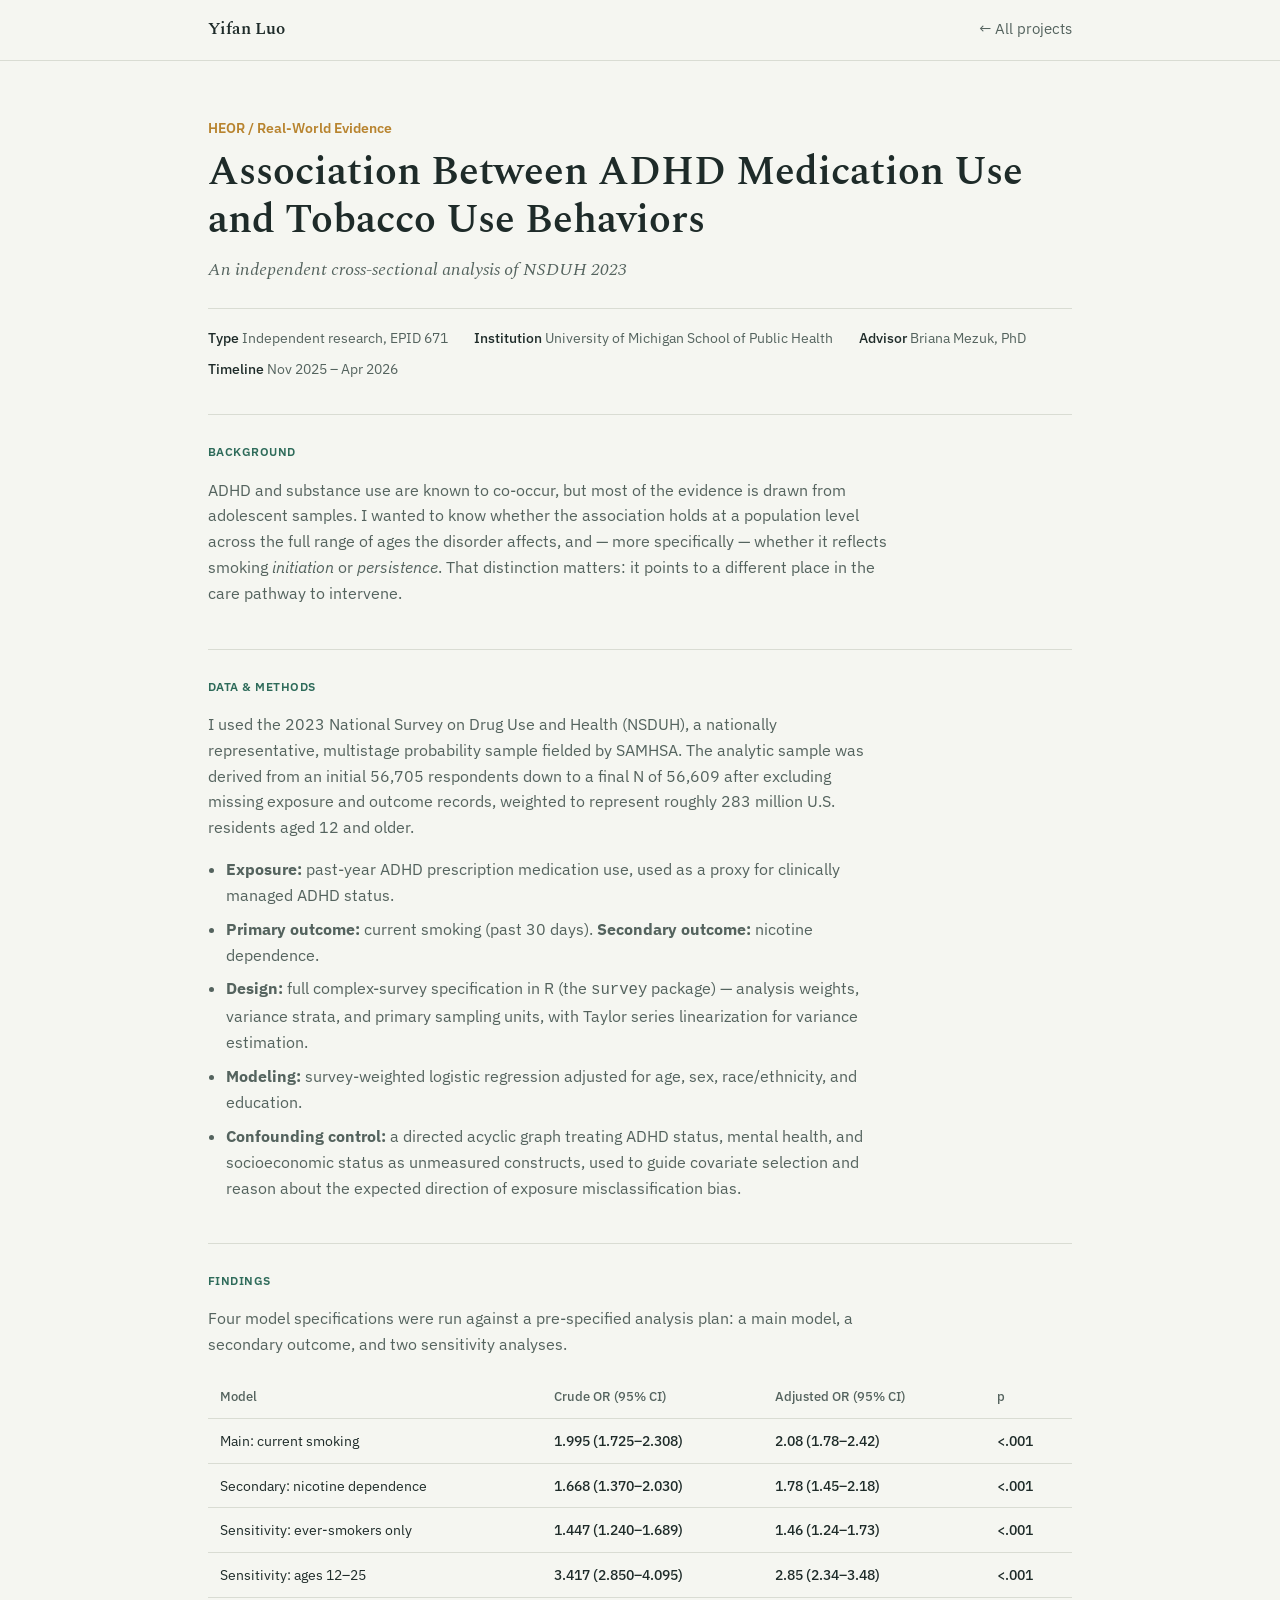
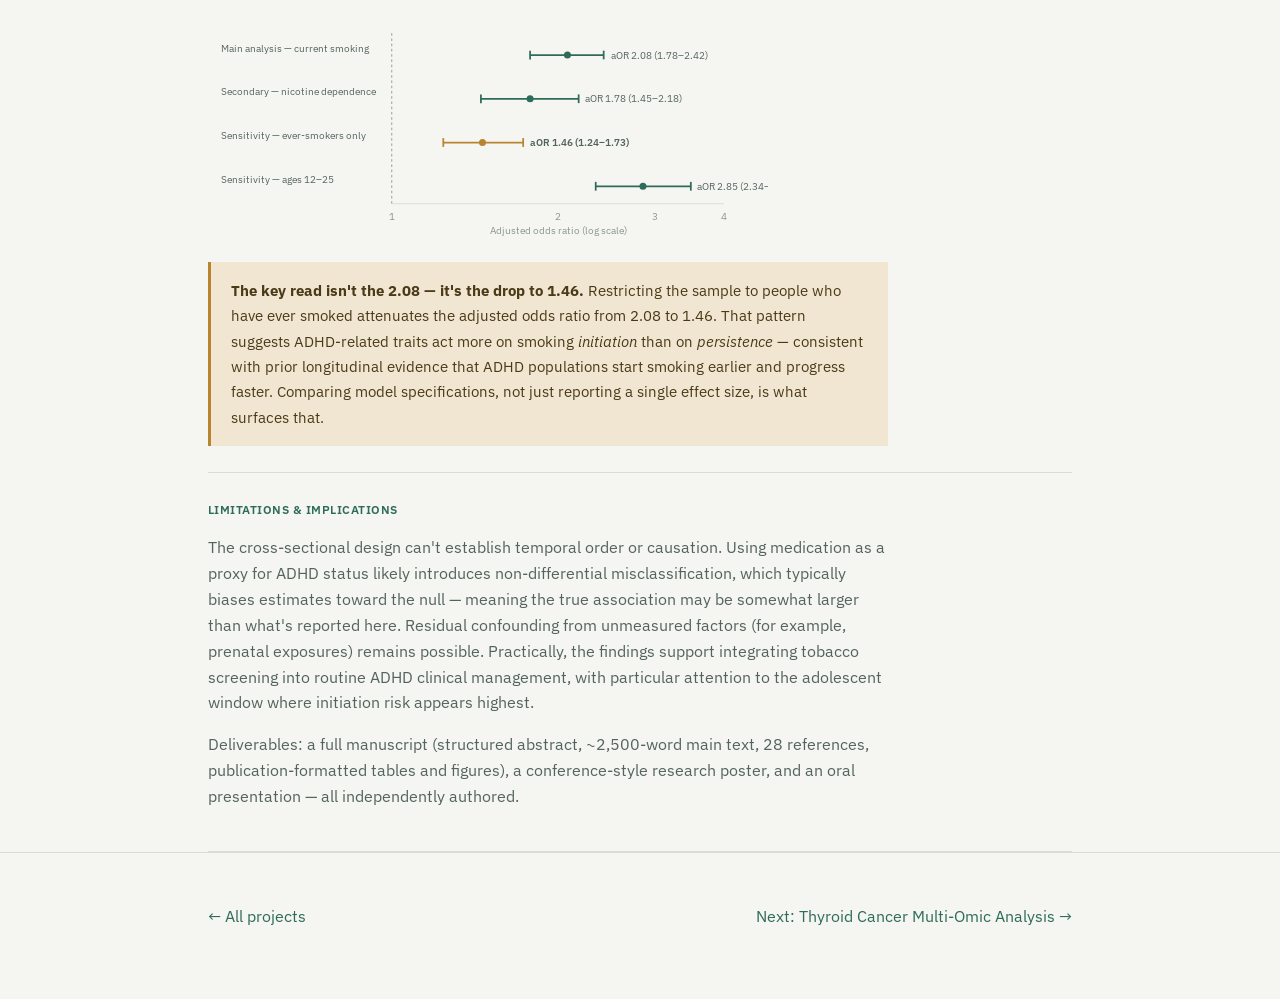
==== case-adhd.html @ 4fdeb88e "Add personal website" ====
<!DOCTYPE html>
<html lang="en">
<head>
<meta charset="UTF-8">
<meta name="viewport" content="width=device-width, initial-scale=1.0">
<title>Case Study — ADHD Medication Use &amp; Tobacco Behaviors | Yifan Luo</title>
<link rel="stylesheet" href="style.css">
</head>
<body>

<nav class="site-nav">
  <div class="wrap">
    <a class="nav-name" href="index.html">Yifan Luo</a>
    <a class="nav-back" href="index.html#projects">← All projects</a>
  </div>
</nav>

<header class="case-hero">
  <div class="wrap">
    <div class="case-kicker">HEOR / Real-World Evidence</div>
    <h1>Association Between ADHD Medication Use and Tobacco Use Behaviors</h1>
    <div class="sub">An independent cross-sectional analysis of NSDUH 2023</div>
    <div class="case-meta">
      <span><strong>Type</strong> Independent research, EPID 671</span>
      <span><strong>Institution</strong> University of Michigan School of Public Health</span>
      <span><strong>Advisor</strong> Briana Mezuk, PhD</span>
      <span><strong>Timeline</strong> Nov 2025 – Apr 2026</span>
    </div>
  </div>
</header>

<div class="wrap">

  <div class="abstract-block">
    <div class="abstract-label">Background</div>
    <p class="measure">
      ADHD and substance use are known to co-occur, but most of the evidence
      is drawn from adolescent samples. I wanted to know whether the
      association holds at a population level across the full range of ages
      the disorder affects, and — more specifically — whether it reflects
      smoking <em>initiation</em> or <em>persistence</em>. That distinction
      matters: it points to a different place in the care pathway to
      intervene.
    </p>
  </div>

  <div class="abstract-block">
    <div class="abstract-label">Data &amp; Methods</div>
    <p class="measure">
      I used the 2023 National Survey on Drug Use and Health (NSDUH), a
      nationally representative, multistage probability sample fielded by
      SAMHSA. The analytic sample was derived from an initial 56,705
      respondents down to a final N of 56,609 after excluding missing
      exposure and outcome records, weighted to represent roughly 283
      million U.S. residents aged 12 and older.
    </p>
    <ul class="measure">
      <li><strong>Exposure:</strong> past-year ADHD prescription medication use, used as a proxy for clinically managed ADHD status.</li>
      <li><strong>Primary outcome:</strong> current smoking (past 30 days). <strong>Secondary outcome:</strong> nicotine dependence.</li>
      <li><strong>Design:</strong> full complex-survey specification in R (the <code>survey</code> package) — analysis weights, variance strata, and primary sampling units, with Taylor series linearization for variance estimation.</li>
      <li><strong>Modeling:</strong> survey-weighted logistic regression adjusted for age, sex, race/ethnicity, and education.</li>
      <li><strong>Confounding control:</strong> a directed acyclic graph treating ADHD status, mental health, and socioeconomic status as unmeasured constructs, used to guide covariate selection and reason about the expected direction of exposure misclassification bias.</li>
    </ul>
  </div>

  <div class="abstract-block">
    <div class="abstract-label">Findings</div>
    <p class="measure">Four model specifications were run against a pre-specified analysis plan: a main model, a secondary outcome, and two sensitivity analyses.</p>

    <table class="results">
      <thead>
        <tr><th>Model</th><th>Crude OR (95% CI)</th><th>Adjusted OR (95% CI)</th><th>p</th></tr>
      </thead>
      <tbody>
        <tr><td>Main: current smoking</td><td class="num">1.995 (1.725–2.308)</td><td class="num">2.08 (1.78–2.42)</td><td class="num">&lt;.001</td></tr>
        <tr><td>Secondary: nicotine dependence</td><td class="num">1.668 (1.370–2.030)</td><td class="num">1.78 (1.45–2.18)</td><td class="num">&lt;.001</td></tr>
        <tr><td>Sensitivity: ever-smokers only</td><td class="num">1.447 (1.240–1.689)</td><td class="num">1.46 (1.24–1.73)</td><td class="num">&lt;.001</td></tr>
        <tr><td>Sensitivity: ages 12–25</td><td class="num">3.417 (2.850–4.095)</td><td class="num">2.85 (2.34–3.48)</td><td class="num">&lt;.001</td></tr>
      </tbody>
    </table>

    <svg class="forest" viewBox="0 0 640 250" role="img" aria-label="Forest plot of adjusted odds ratios across four model specifications, all above 1, with the ever-smoker sensitivity analysis showing the lowest estimate.">
      <line class="null-line" x1="210" y1="15" x2="210" y2="210"></line>

      <!-- Row 1: Main -->
      <text class="row-label" x="15" y="36">Main analysis — current smoking</text>
      <line class="ci-line" x1="368.1" y1="40" x2="452.2" y2="40"></line>
      <line class="ci-cap" x1="368.1" y1="35" x2="368.1" y2="45"></line>
      <line class="ci-cap" x1="452.2" y1="35" x2="452.2" y2="45"></line>
      <circle class="point" cx="410.8" cy="40" r="4"></circle>
      <text x="460" y="44" font-size="11">aOR 2.08 (1.78–2.42)</text>

      <!-- Row 2: Secondary -->
      <text class="row-label" x="15" y="86">Secondary — nicotine dependence</text>
      <line class="ci-line" x1="311.9" y1="90" x2="423.6" y2="90"></line>
      <line class="ci-cap" x1="311.9" y1="85" x2="311.9" y2="95"></line>
      <line class="ci-cap" x1="423.6" y1="85" x2="423.6" y2="95"></line>
      <circle class="point" cx="368.1" cy="90" r="4"></circle>
      <text x="431" y="94" font-size="11">aOR 1.78 (1.45–2.18)</text>

      <!-- Row 3: Sensitivity ever-smokers (highlight) -->
      <text class="row-label" x="15" y="136">Sensitivity — ever-smokers only</text>
      <line class="ci-line highlight" x1="268.9" y1="140" x2="360.2" y2="140"></line>
      <line class="ci-cap highlight" x1="268.9" y1="135" x2="268.9" y2="145"></line>
      <line class="ci-cap highlight" x1="360.2" y1="135" x2="360.2" y2="145"></line>
      <circle class="point highlight" cx="313.7" cy="140" r="4"></circle>
      <text x="368" y="144" font-size="11" font-weight="600">aOR 1.46 (1.24–1.73)</text>

      <!-- Row 4: Sensitivity age 12-25 -->
      <text class="row-label" x="15" y="186">Sensitivity — ages 12–25</text>
      <line class="ci-line" x1="443.1" y1="190" x2="551.8" y2="190"></line>
      <line class="ci-cap" x1="443.1" y1="185" x2="443.1" y2="195"></line>
      <line class="ci-cap" x1="551.8" y1="185" x2="551.8" y2="195"></line>
      <circle class="point" cx="497.1" cy="190" r="4"></circle>
      <text x="559" y="194" font-size="11">aOR 2.85 (2.34–3.48)</text>

      <!-- axis -->
      <line x1="210" y1="210" x2="590" y2="210" stroke="#D9DCD3" stroke-width="1"></line>
      <text class="axis-label" x="210" y="228" text-anchor="middle">1</text>
      <text class="axis-label" x="400" y="228" text-anchor="middle">2</text>
      <text class="axis-label" x="511.1" y="228" text-anchor="middle">3</text>
      <text class="axis-label" x="590" y="228" text-anchor="middle">4</text>
      <text class="axis-label" x="400" y="245" text-anchor="middle">Adjusted odds ratio (log scale)</text>
    </svg>

    <div class="insight">
      <strong>The key read isn't the 2.08 — it's the drop to 1.46.</strong>
      Restricting the sample to people who have ever smoked attenuates the
      adjusted odds ratio from 2.08 to 1.46. That pattern suggests ADHD-related
      traits act more on smoking <em>initiation</em> than on <em>persistence</em>
      — consistent with prior longitudinal evidence that ADHD populations start
      smoking earlier and progress faster. Comparing model specifications, not
      just reporting a single effect size, is what surfaces that.
    </div>
  </div>

  <div class="abstract-block">
    <div class="abstract-label">Limitations &amp; Implications</div>
    <p class="measure">
      The cross-sectional design can't establish temporal order or causation.
      Using medication as a proxy for ADHD status likely introduces
      non-differential misclassification, which typically biases estimates
      toward the null — meaning the true association may be somewhat larger
      than what's reported here. Residual confounding from unmeasured factors
      (for example, prenatal exposures) remains possible. Practically, the
      findings support integrating tobacco screening into routine ADHD
      clinical management, with particular attention to the adolescent
      window where initiation risk appears highest.
    </p>
    <p class="measure" style="margin-top:14px;">
      Deliverables: a full manuscript (structured abstract, ~2,500-word main
      text, 28 references, publication-formatted tables and figures), a
      conference-style research poster, and an oral presentation — all
      independently authored.
    </p>
  </div>

</div>

<nav class="case-nav">
  <div class="wrap">
    <a href="index.html#projects">← All projects</a>
    <a href="case-thyroid.html">Next: Thyroid Cancer Multi-Omic Analysis →</a>
  </div>
</nav>

</body>
</html>
---- style.css ----
@import url('https://fonts.googleapis.com/css2?family=Spectral:ital,wght@0,400;0,500;0,600;1,400&family=IBM+Plex+Sans:wght@400;500;600&display=swap');

:root{
  --paper:#F5F6F1;
  --paper-raised:#FFFFFF;
  --ink:#1E2B29;
  --ink-soft:#54635E;
  --ink-faint:#8B958F;
  --accent:#2E6B5A;
  --accent-soft:#DCE8E2;
  --gold:#B8842F;
  --gold-soft:#F1E6D2;
  --line:#D9DCD3;
  --serif:'Spectral', Georgia, serif;
  --sans:'IBM Plex Sans', -apple-system, BlinkMacSystemFont, 'Segoe UI', sans-serif;
  --max:920px;
  --measure:680px;
}

*{box-sizing:border-box;}
html{scroll-behavior:smooth;}
@media (prefers-reduced-motion: reduce){
  html{scroll-behavior:auto;}
  *{animation-duration:0.01ms !important; animation-iteration-count:1 !important; transition-duration:0.01ms !important;}
}

body{
  margin:0;
  background:var(--paper);
  color:var(--ink);
  font-family:var(--sans);
  font-size:16px;
  line-height:1.65;
  font-feature-settings:"tnum" 1;
  -webkit-font-smoothing:antialiased;
}

a{color:var(--accent); text-decoration:none; border-bottom:1px solid transparent;}
a:hover{border-bottom-color:var(--accent);}
a:focus-visible, button:focus-visible{outline:2px solid var(--accent); outline-offset:3px; border-radius:2px;}

h1,h2,h3{font-family:var(--serif); font-weight:600; color:var(--ink); margin:0;}

/* ---------- layout shells ---------- */
.wrap{max-width:var(--max); margin:0 auto; padding:0 28px;}
.measure{max-width:var(--measure);}

/* ---------- nav ---------- */
.site-nav{
  position:sticky; top:0; z-index:20;
  background:rgba(245,246,241,0.92);
  backdrop-filter:blur(6px);
  border-bottom:1px solid var(--line);
}
.site-nav .wrap{
  display:flex; align-items:center; justify-content:space-between;
  height:60px;
}
.nav-name{font-family:var(--serif); font-weight:600; font-size:1.05rem; color:var(--ink); border:none;}
.nav-name:hover{border:none;}
.nav-links{display:flex; gap:26px; font-size:0.92rem;}
.nav-links a{color:var(--ink-soft);}
.nav-links a:hover{color:var(--accent);}
.nav-back{font-size:0.92rem; color:var(--ink-soft);}
.nav-back:hover{color:var(--accent);}

@media (max-width:640px){
  .nav-links{gap:16px; font-size:0.85rem;}
}

/* ---------- hero ---------- */
.hero{padding:76px 0 64px; opacity:0; transform:translateY(10px); animation:hero-in 0.7s ease-out 0.05s forwards;}
@keyframes hero-in{to{opacity:1; transform:translateY(0);}}
.hero h1{font-size:clamp(2.4rem, 5vw, 3.4rem); line-height:1.08; letter-spacing:-0.01em;}
.hero .role{
  font-family:var(--serif); font-style:italic; color:var(--accent);
  font-size:1.15rem; margin-top:10px;
}
.hero p.abstract{
  margin-top:26px; max-width:var(--measure);
  font-size:1.08rem; color:var(--ink-soft); line-height:1.75;
}
.hero-actions{margin-top:30px; display:flex; gap:18px; flex-wrap:wrap; align-items:center;}
.btn{
  display:inline-block; font-size:0.92rem; font-weight:500;
  padding:10px 18px; border:1px solid var(--ink); border-radius:2px;
  color:var(--ink); border-bottom:1px solid var(--ink);
}
.btn:hover{background:var(--ink); color:var(--paper);}
.btn.primary{background:var(--accent); border-color:var(--accent); color:#fff;}
.btn.primary:hover{background:#25564A; color:#fff;}
.hero-link{font-size:0.92rem; color:var(--ink-soft);}

/* metrics row */
.metrics{
  margin-top:52px; padding-top:32px; border-top:1px solid var(--line);
  display:grid; grid-template-columns:repeat(3,1fr); gap:28px;
}
.metric .num{font-family:var(--serif); font-size:2rem; color:var(--ink); font-weight:600;}
.metric .label{margin-top:4px; font-size:0.88rem; color:var(--ink-soft); line-height:1.4;}
@media (max-width:640px){
  .metrics{grid-template-columns:1fr; gap:20px;}
}

/* ---------- sections ---------- */
section.block{padding:64px 0;}
section.block.alt{background:var(--paper-raised); border-top:1px solid var(--line); border-bottom:1px solid var(--line);}
.block-head{margin-bottom:38px;}
.block-head h2{font-size:1.6rem;}
.block-head .sub{margin-top:8px; color:var(--ink-soft); font-size:0.98rem; max-width:var(--measure);}

/* ---------- experience ---------- */
.role-item{
  display:grid; grid-template-columns:170px 1fr; gap:28px;
  padding:28px 0; border-top:1px solid var(--line);
}
.role-item:last-child{border-bottom:1px solid var(--line);}
.role-when{color:var(--ink-faint); font-size:0.86rem; padding-top:4px;}
.role-org{font-family:var(--serif); font-size:1.2rem; font-weight:600; color:var(--ink);}
.role-title{color:var(--accent); font-size:0.95rem; font-weight:500; margin-top:2px;}
.role-item ul{margin:14px 0 0; padding-left:18px; color:var(--ink-soft);}
.role-item li{margin-bottom:8px; font-size:0.97rem;}
@media (max-width:700px){
  .role-item{grid-template-columns:1fr; gap:8px;}
}

/* ---------- project cards ---------- */
.proj-grid{display:grid; grid-template-columns:repeat(3,1fr); gap:22px;}
.proj-card{
  background:var(--paper-raised); border:1px solid var(--line); border-radius:3px;
  padding:26px; display:flex; flex-direction:column; height:100%;
  transition:border-color .15s ease, transform .15s ease;
}
.proj-card:hover{border-color:var(--accent); transform:translateY(-2px);}
.proj-tag{font-size:0.78rem; color:var(--gold); font-weight:600; letter-spacing:0.02em;}
.proj-card h3{font-size:1.15rem; margin-top:10px; line-height:1.3;}
.proj-card p{color:var(--ink-soft); font-size:0.92rem; margin-top:10px; flex-grow:1;}
.proj-card .go{margin-top:16px; font-size:0.88rem; font-weight:500; color:var(--accent);}
@media (max-width:820px){
  .proj-grid{grid-template-columns:1fr;}
}

/* ---------- skills ---------- */
.skill-group{margin-bottom:26px;}
.skill-group h4{font-size:0.95rem; font-weight:600; color:var(--ink); margin-bottom:10px;}
.chips{display:flex; flex-wrap:wrap; gap:8px;}
.chip{
  font-size:0.84rem; padding:5px 12px; background:var(--accent-soft); color:#254A3E;
  border-radius:14px;
}

/* ---------- education ---------- */
.edu-item{padding:22px 0; border-top:1px solid var(--line);}
.edu-item:last-child{border-bottom:1px solid var(--line);}
.edu-item h3{font-size:1.1rem;}
.edu-meta{color:var(--ink-soft); font-size:0.92rem; margin-top:4px;}
.edu-item .thesis{margin-top:10px; font-size:0.92rem; color:var(--ink-soft); font-style:italic;}

/* ---------- recognition list ---------- */
.rec-list{list-style:none; margin:0; padding:0;}
.rec-list li{
  padding:16px 0; border-top:1px solid var(--line);
  font-size:0.95rem; color:var(--ink-soft);
  display:grid; grid-template-columns:1fr auto; gap:12px;
}
.rec-list li:last-child{border-bottom:1px solid var(--line);}
.rec-list strong{color:var(--ink); font-weight:500;}
.rec-when{color:var(--ink-faint); font-size:0.85rem; white-space:nowrap;}
@media (max-width:600px){
  .rec-list li{grid-template-columns:1fr;}
}

/* ---------- footer / contact ---------- */
footer.contact{padding:70px 0 60px;}
footer.contact h2{font-size:1.7rem;}
footer.contact p{color:var(--ink-soft); margin-top:12px; max-width:var(--measure);}
.contact-links{margin-top:26px; display:flex; gap:24px; flex-wrap:wrap;}
.contact-links a{font-size:1rem; font-weight:500;}
.foot-note{margin-top:60px; padding-top:22px; border-top:1px solid var(--line); font-size:0.82rem; color:var(--ink-faint);}

/* ================= case study pages ================= */
.case-hero{padding:56px 0 34px;}
.case-kicker{font-size:0.85rem; color:var(--gold); font-weight:600;}
.case-hero h1{font-size:clamp(1.8rem,4vw,2.5rem); margin-top:10px; line-height:1.2;}
.case-hero .sub{font-family:var(--serif); font-style:italic; color:var(--ink-soft); font-size:1.1rem; margin-top:10px;}
.case-meta{
  margin-top:24px; padding-top:18px; border-top:1px solid var(--line);
  display:flex; flex-wrap:wrap; gap:8px 26px; font-size:0.85rem; color:var(--ink-soft);
}
.case-meta span strong{color:var(--ink); font-weight:500;}

.abstract-block{padding:26px 0; border-top:1px solid var(--line);}
.abstract-block:last-of-type{border-bottom:1px solid var(--line);}
.abstract-label{
  font-size:0.78rem; font-weight:600; letter-spacing:0.04em; color:var(--accent);
  text-transform:uppercase; margin-bottom:10px;
}
.abstract-block p{color:var(--ink-soft); max-width:var(--measure); font-size:0.98rem;}
.abstract-block ul{color:var(--ink-soft); max-width:var(--measure); padding-left:18px; font-size:0.98rem;}
.abstract-block li{margin-bottom:8px;}
.insight{
  margin-top:16px; padding:16px 20px; background:var(--gold-soft);
  border-left:3px solid var(--gold); max-width:var(--measure);
  font-size:0.96rem; color:#4A3A18;
}

table.results{
  width:100%; border-collapse:collapse; margin-top:18px; font-size:0.9rem;
}
table.results th, table.results td{
  padding:10px 12px; border-bottom:1px solid var(--line); text-align:left;
}
table.results th{color:var(--ink-soft); font-weight:500; font-size:0.82rem;}
table.results td{font-feature-settings:"tnum" 1;}
table.results td.num{color:var(--ink); font-weight:500;}

.forest{margin-top:22px; max-width:560px;}
.forest text{font-family:var(--sans); fill:var(--ink-soft);}
.forest .row-label{font-size:11px; fill:var(--ink-soft);}
.forest .axis-label{font-size:11px; fill:var(--ink-faint);}
.forest .ci-line{stroke:var(--accent); stroke-width:2;}
.forest .ci-cap{stroke:var(--accent); stroke-width:2;}
.forest .point{fill:var(--accent);}
.forest .point.highlight{fill:var(--gold);}
.forest .ci-line.highlight, .forest .ci-cap.highlight{stroke:var(--gold);}
.forest .null-line{stroke:var(--ink-faint); stroke-dasharray:3 3;}

.case-nav{padding:50px 0 70px; border-top:1px solid var(--line);}
.case-nav .wrap{display:flex; justify-content:space-between; flex-wrap:wrap; gap:16px;}
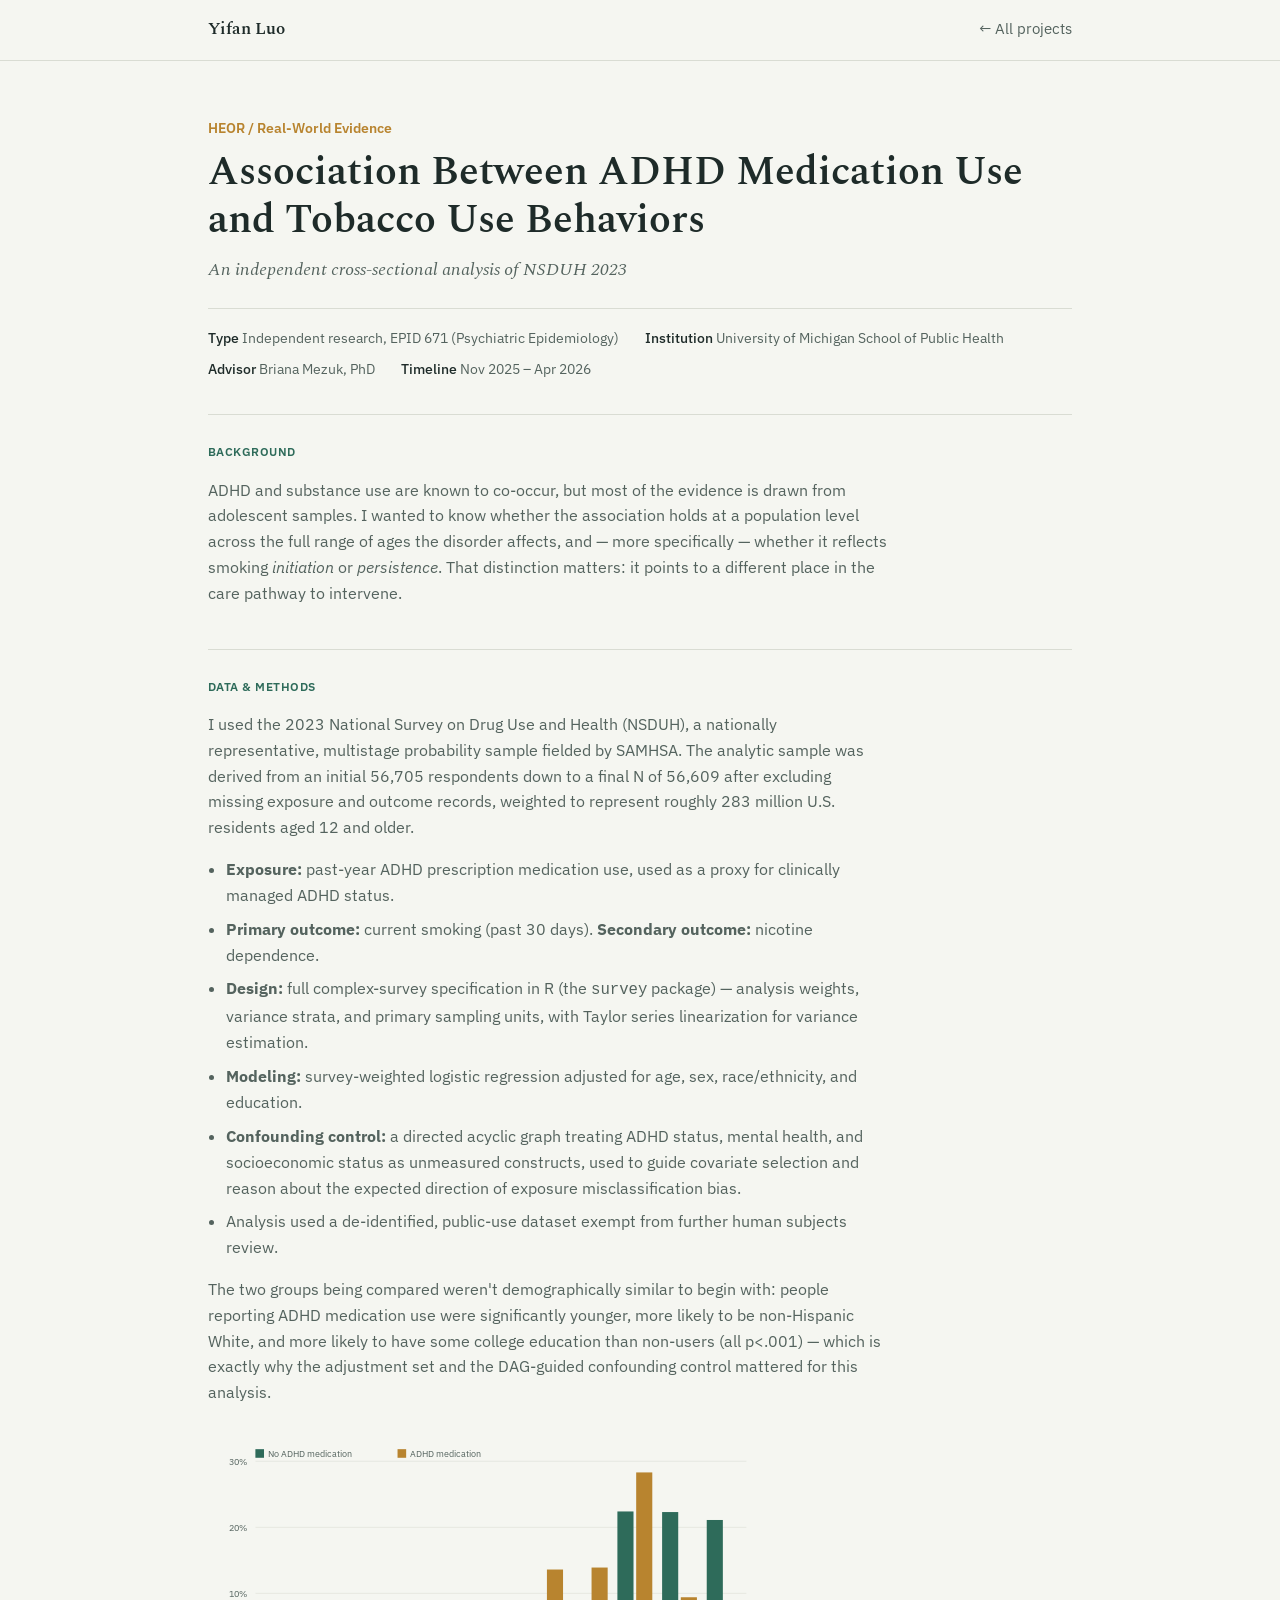
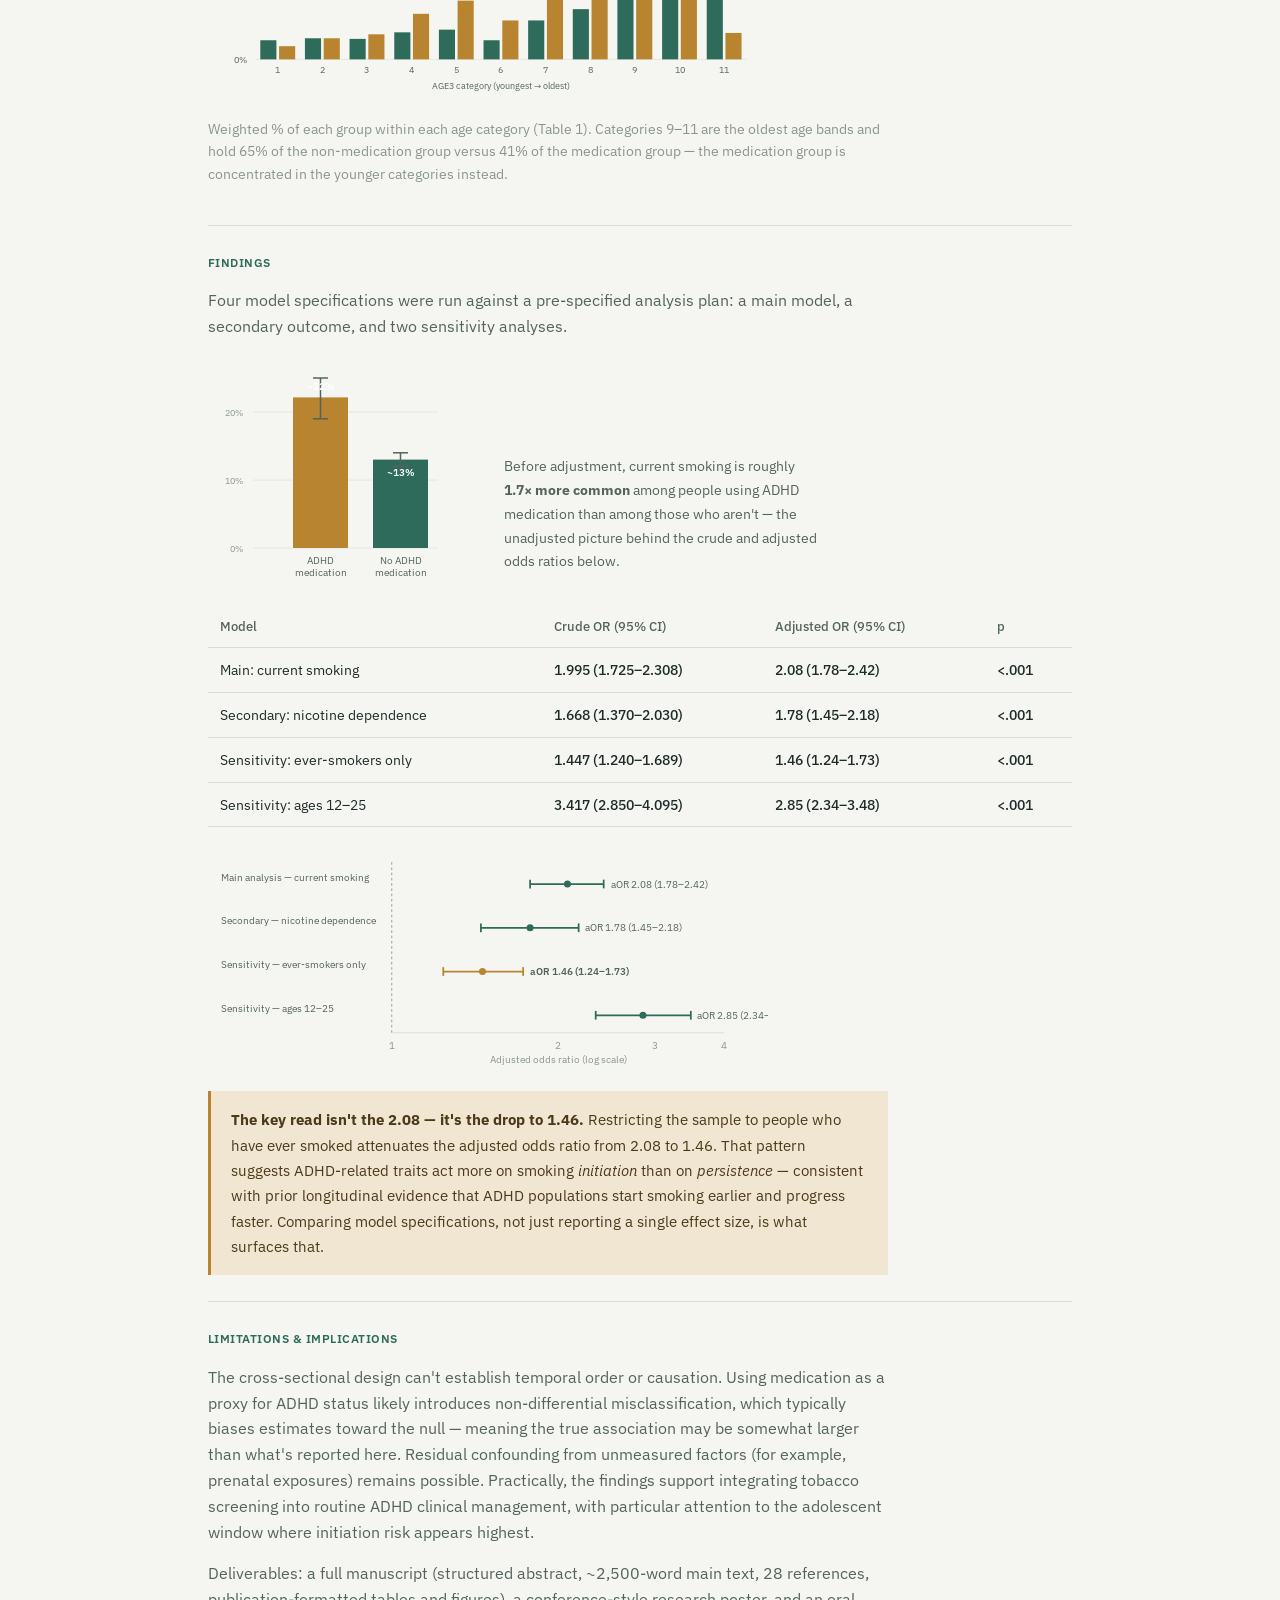
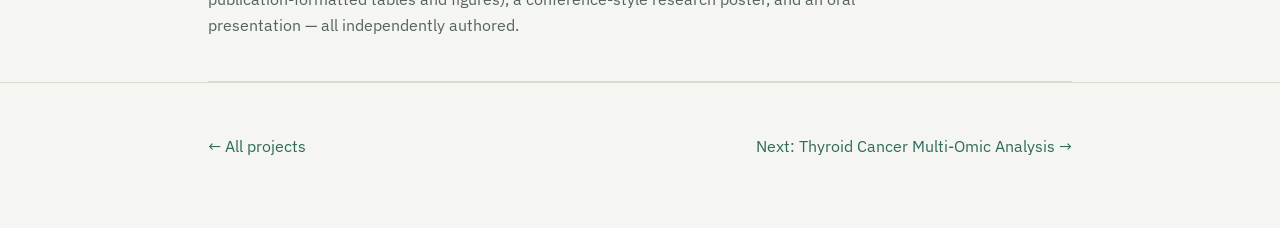
==== commit 6c34d117: "adhd program changed" ====
--- a/case-adhd.html
+++ b/case-adhd.html
@@ -21,7 +21,7 @@
     <h1>Association Between ADHD Medication Use and Tobacco Use Behaviors</h1>
     <div class="sub">An independent cross-sectional analysis of NSDUH 2023</div>
     <div class="case-meta">
-      <span><strong>Type</strong> Independent research, EPID 671</span>
+      <span><strong>Type</strong> Independent research, EPID 671 (Psychiatric Epidemiology)</span>
       <span><strong>Institution</strong> University of Michigan School of Public Health</span>
       <span><strong>Advisor</strong> Briana Mezuk, PhD</span>
       <span><strong>Timeline</strong> Nov 2025 – Apr 2026</span>
@@ -60,12 +60,110 @@
       <li><strong>Design:</strong> full complex-survey specification in R (the <code>survey</code> package) — analysis weights, variance strata, and primary sampling units, with Taylor series linearization for variance estimation.</li>
       <li><strong>Modeling:</strong> survey-weighted logistic regression adjusted for age, sex, race/ethnicity, and education.</li>
       <li><strong>Confounding control:</strong> a directed acyclic graph treating ADHD status, mental health, and socioeconomic status as unmeasured constructs, used to guide covariate selection and reason about the expected direction of exposure misclassification bias.</li>
+      <li>Analysis used a de-identified, public-use dataset exempt from further human subjects review.</li>
     </ul>
+    <p class="measure" style="margin-top:14px;">
+      The two groups being compared weren't demographically similar to begin
+      with: people reporting ADHD medication use were significantly younger,
+      more likely to be non-Hispanic White, and more likely to have some
+      college education than non-users (all p&lt;.001) — which is exactly
+      why the adjustment set and the DAG-guided confounding control mattered
+      for this analysis.
+    </p>
+
+    <svg class="forest" viewBox="0 0 650 300" role="img" aria-label="Grouped bar chart comparing the weighted age-category distribution of respondents with and without past-year ADHD medication use, showing the medication group skewed toward younger age categories.">
+      <line x1="55" y1="250.0" x2="625" y2="250.0" stroke="#E4E6DF" stroke-width="1"></line>
+      <text x="45" y="254.0" font-size="10" text-anchor="end" fill="var(--ink-faint)">0%</text>
+      <line x1="55" y1="173.3" x2="625" y2="173.3" stroke="#E4E6DF" stroke-width="1"></line>
+      <text x="45" y="177.3" font-size="10" text-anchor="end" fill="var(--ink-faint)">10%</text>
+      <line x1="55" y1="96.7" x2="625" y2="96.7" stroke="#E4E6DF" stroke-width="1"></line>
+      <text x="45" y="100.7" font-size="10" text-anchor="end" fill="var(--ink-faint)">20%</text>
+      <line x1="55" y1="20.0" x2="625" y2="20.0" stroke="#E4E6DF" stroke-width="1"></line>
+      <text x="45" y="24.0" font-size="10" text-anchor="end" fill="var(--ink-faint)">30%</text>
+
+      <rect x="60.7" y="227.8" width="18.7" height="22.2" fill="var(--accent)" class="bar-hover" data-tooltip="AGE3 category 1 — No ADHD medication: 2.9%"></rect>
+      <rect x="82.5" y="234.7" width="18.7" height="15.3" fill="var(--gold)" class="bar-hover" data-tooltip="AGE3 category 1 — ADHD medication: 2.0%"></rect>
+      <text x="80.9" y="266" font-size="10" text-anchor="middle" fill="var(--ink-faint)">1</text>
+      <rect x="112.5" y="225.5" width="18.7" height="24.5" fill="var(--accent)" class="bar-hover" data-tooltip="AGE3 category 2 — No ADHD medication: 3.2%"></rect>
+      <rect x="134.3" y="225.5" width="18.7" height="24.5" fill="var(--gold)" class="bar-hover" data-tooltip="AGE3 category 2 — ADHD medication: 3.2%"></rect>
+      <text x="132.7" y="266" font-size="10" text-anchor="middle" fill="var(--ink-faint)">2</text>
+      <rect x="164.3" y="226.2" width="18.7" height="23.8" fill="var(--accent)" class="bar-hover" data-tooltip="AGE3 category 3 — No ADHD medication: 3.1%"></rect>
+      <rect x="186.1" y="220.9" width="18.7" height="29.1" fill="var(--gold)" class="bar-hover" data-tooltip="AGE3 category 3 — ADHD medication: 3.8%"></rect>
+      <text x="184.5" y="266" font-size="10" text-anchor="middle" fill="var(--ink-faint)">3</text>
+      <rect x="216.2" y="218.6" width="18.7" height="31.4" fill="var(--accent)" class="bar-hover" data-tooltip="AGE3 category 4 — No ADHD medication: 4.1%"></rect>
+      <rect x="237.9" y="197.1" width="18.7" height="52.9" fill="var(--gold)" class="bar-hover" data-tooltip="AGE3 category 4 — ADHD medication: 6.9%"></rect>
+      <text x="236.4" y="266" font-size="10" text-anchor="middle" fill="var(--ink-faint)">4</text>
+      <rect x="268.0" y="215.5" width="18.7" height="34.5" fill="var(--accent)" class="bar-hover" data-tooltip="AGE3 category 5 — No ADHD medication: 4.5%"></rect>
+      <rect x="289.7" y="181.8" width="18.7" height="68.2" fill="var(--gold)" class="bar-hover" data-tooltip="AGE3 category 5 — ADHD medication: 8.9%"></rect>
+      <text x="288.2" y="266" font-size="10" text-anchor="middle" fill="var(--ink-faint)">5</text>
+      <rect x="319.8" y="227.8" width="18.7" height="22.2" fill="var(--accent)" class="bar-hover" data-tooltip="AGE3 category 6 — No ADHD medication: 2.9%"></rect>
+      <rect x="341.6" y="204.8" width="18.7" height="45.2" fill="var(--gold)" class="bar-hover" data-tooltip="AGE3 category 6 — ADHD medication: 5.9%"></rect>
+      <text x="340.0" y="266" font-size="10" text-anchor="middle" fill="var(--ink-faint)">6</text>
+      <rect x="371.6" y="204.8" width="18.7" height="45.2" fill="var(--accent)" class="bar-hover" data-tooltip="AGE3 category 7 — No ADHD medication: 5.9%"></rect>
+      <rect x="393.4" y="145.7" width="18.7" height="104.3" fill="var(--gold)" class="bar-hover" data-tooltip="AGE3 category 7 — ADHD medication: 13.6%"></rect>
+      <text x="391.8" y="266" font-size="10" text-anchor="middle" fill="var(--ink-faint)">7</text>
+      <rect x="423.4" y="191.7" width="18.7" height="58.3" fill="var(--accent)" class="bar-hover" data-tooltip="AGE3 category 8 — No ADHD medication: 7.6%"></rect>
+      <rect x="445.2" y="143.4" width="18.7" height="106.6" fill="var(--gold)" class="bar-hover" data-tooltip="AGE3 category 8 — ADHD medication: 13.9%"></rect>
+      <text x="443.6" y="266" font-size="10" text-anchor="middle" fill="var(--ink-faint)">8</text>
+      <rect x="475.2" y="78.3" width="18.7" height="171.7" fill="var(--accent)" class="bar-hover" data-tooltip="AGE3 category 9 — No ADHD medication: 22.4%"></rect>
+      <rect x="497.0" y="33.0" width="18.7" height="217.0" fill="var(--gold)" class="bar-hover" data-tooltip="AGE3 category 9 — ADHD medication: 28.3%"></rect>
+      <text x="495.5" y="266" font-size="10" text-anchor="middle" fill="var(--ink-faint)">9</text>
+      <rect x="527.1" y="79.0" width="18.7" height="171.0" fill="var(--accent)" class="bar-hover" data-tooltip="AGE3 category 10 — No ADHD medication: 22.3%"></rect>
+      <rect x="548.8" y="177.9" width="18.7" height="72.1" fill="var(--gold)" class="bar-hover" data-tooltip="AGE3 category 10 — ADHD medication: 9.4%"></rect>
+      <text x="547.3" y="266" font-size="10" text-anchor="middle" fill="var(--ink-faint)">10</text>
+      <rect x="578.9" y="88.2" width="18.7" height="161.8" fill="var(--accent)" class="bar-hover" data-tooltip="AGE3 category 11 — No ADHD medication: 21.1%"></rect>
+      <rect x="600.6" y="219.3" width="18.7" height="30.7" fill="var(--gold)" class="bar-hover" data-tooltip="AGE3 category 11 — ADHD medication: 4.0%"></rect>
+      <text x="599.1" y="266" font-size="10" text-anchor="middle" fill="var(--ink-faint)">11</text>
+
+      <text x="340" y="284" font-size="11" text-anchor="middle" fill="var(--ink-soft)">AGE3 category (youngest → oldest)</text>
+      <rect x="55" y="6" width="10" height="10" fill="var(--accent)"></rect>
+      <text x="70" y="15" font-size="10" fill="var(--ink-soft)">No ADHD medication</text>
+      <rect x="220" y="6" width="10" height="10" fill="var(--gold)"></rect>
+      <text x="235" y="15" font-size="10" fill="var(--ink-soft)">ADHD medication</text>
+    </svg>
+    <p class="measure" style="margin-top:8px; font-size:0.85rem; color:var(--ink-faint);">
+      Weighted % of each group within each age category (Table 1). Categories
+      9–11 are the oldest age bands and hold 65% of the non-medication group
+      versus 41% of the medication group — the medication group is
+      concentrated in the younger categories instead.
+    </p>
   </div>
 
   <div class="abstract-block">
     <div class="abstract-label">Findings</div>
     <p class="measure">Four model specifications were run against a pre-specified analysis plan: a main model, a secondary outcome, and two sensitivity analyses.</p>
+
+    <div style="display:flex; gap:36px; flex-wrap:wrap; align-items:flex-end; margin-top:18px;">
+      <svg viewBox="0 0 260 230" style="width:260px; flex-shrink:0;" role="img" aria-label="Bar chart showing current smoking prevalence of about 22% among respondents using ADHD medication versus about 13% among those not using it.">
+        <line x1="45" y1="190" x2="230" y2="190" stroke="#E4E6DF" stroke-width="1"></line>
+        <text x="35" y="194" font-size="9" text-anchor="end" fill="var(--ink-faint)">0%</text>
+        <line x1="45" y1="122" x2="230" y2="122" stroke="#E4E6DF" stroke-width="1"></line>
+        <text x="35" y="126" font-size="9" text-anchor="end" fill="var(--ink-faint)">10%</text>
+        <line x1="45" y1="54" x2="230" y2="54" stroke="#E4E6DF" stroke-width="1"></line>
+        <text x="35" y="58" font-size="9" text-anchor="end" fill="var(--ink-faint)">20%</text>
+
+        <rect x="85" y="39.4" width="55" height="150.6" fill="var(--gold)" class="bar-hover" data-tooltip="ADHD medication: current smoking ≈ 22% (approx., from poster Figure 2)"></rect>
+        <line x1="112.5" y1="20" x2="112.5" y2="60.8" stroke="var(--ink-soft)" stroke-width="1.5"></line>
+        <line x1="105" y1="20" x2="120" y2="20" stroke="var(--ink-soft)" stroke-width="1.5"></line>
+        <line x1="105" y1="60.8" x2="120" y2="60.8" stroke="var(--ink-soft)" stroke-width="1.5"></line>
+        <text x="112.5" y="32" font-size="10" text-anchor="middle" fill="#fff" font-weight="600">~22%</text>
+        <text x="112.5" y="206" font-size="10" text-anchor="middle" fill="var(--ink-soft)">ADHD</text>
+        <text x="112.5" y="218" font-size="10" text-anchor="middle" fill="var(--ink-soft)">medication</text>
+
+        <rect x="165" y="101.6" width="55" height="88.4" fill="var(--accent)" class="bar-hover" data-tooltip="No ADHD medication: current smoking ≈ 13% (approx., from poster Figure 2)"></rect>
+        <line x1="192.5" y1="94.8" x2="192.5" y2="108.4" stroke="var(--ink-soft)" stroke-width="1.5"></line>
+        <line x1="185" y1="94.8" x2="200" y2="94.8" stroke="var(--ink-soft)" stroke-width="1.5"></line>
+        <line x1="185" y1="108.4" x2="200" y2="108.4" stroke="var(--ink-soft)" stroke-width="1.5"></line>
+        <text x="192.5" y="118" font-size="10" text-anchor="middle" fill="#fff" font-weight="600">~13%</text>
+        <text x="192.5" y="206" font-size="10" text-anchor="middle" fill="var(--ink-soft)">No ADHD</text>
+        <text x="192.5" y="218" font-size="10" text-anchor="middle" fill="var(--ink-soft)">medication</text>
+      </svg>
+      <p class="measure" style="max-width:320px; font-size:0.9rem;">
+        Before adjustment, current smoking is roughly <strong>1.7× more common</strong>
+        among people using ADHD medication than among those who aren't
+        — the unadjusted picture behind the crude and adjusted odds ratios below.
+      </p>
+    </div>
 
     <table class="results">
       <thead>
@@ -87,6 +185,7 @@
       <line class="ci-line" x1="368.1" y1="40" x2="452.2" y2="40"></line>
       <line class="ci-cap" x1="368.1" y1="35" x2="368.1" y2="45"></line>
       <line class="ci-cap" x1="452.2" y1="35" x2="452.2" y2="45"></line>
+      <circle class="point bar-hover" cx="410.8" cy="40" r="7" fill-opacity="0" data-tooltip="Main: current smoking — crude OR 1.995 (1.725–2.308), aOR 2.08 (1.78–2.42), p<.001"></circle>
       <circle class="point" cx="410.8" cy="40" r="4"></circle>
       <text x="460" y="44" font-size="11">aOR 2.08 (1.78–2.42)</text>
 
@@ -95,6 +194,7 @@
       <line class="ci-line" x1="311.9" y1="90" x2="423.6" y2="90"></line>
       <line class="ci-cap" x1="311.9" y1="85" x2="311.9" y2="95"></line>
       <line class="ci-cap" x1="423.6" y1="85" x2="423.6" y2="95"></line>
+      <circle class="point bar-hover" cx="368.1" cy="90" r="7" fill-opacity="0" data-tooltip="Secondary: nicotine dependence — crude OR 1.668 (1.370–2.030), aOR 1.78 (1.45–2.18), p<.001"></circle>
       <circle class="point" cx="368.1" cy="90" r="4"></circle>
       <text x="431" y="94" font-size="11">aOR 1.78 (1.45–2.18)</text>
 
@@ -103,6 +203,7 @@
       <line class="ci-line highlight" x1="268.9" y1="140" x2="360.2" y2="140"></line>
       <line class="ci-cap highlight" x1="268.9" y1="135" x2="268.9" y2="145"></line>
       <line class="ci-cap highlight" x1="360.2" y1="135" x2="360.2" y2="145"></line>
+      <circle class="point highlight bar-hover" cx="313.7" cy="140" r="7" fill-opacity="0" data-tooltip="Sensitivity — ever-smokers only — crude OR 1.447 (1.240–1.689), aOR 1.46 (1.24–1.73), p<.001 — the initiation-vs-persistence read"></circle>
       <circle class="point highlight" cx="313.7" cy="140" r="4"></circle>
       <text x="368" y="144" font-size="11" font-weight="600">aOR 1.46 (1.24–1.73)</text>
 
@@ -111,6 +212,7 @@
       <line class="ci-line" x1="443.1" y1="190" x2="551.8" y2="190"></line>
       <line class="ci-cap" x1="443.1" y1="185" x2="443.1" y2="195"></line>
       <line class="ci-cap" x1="551.8" y1="185" x2="551.8" y2="195"></line>
+      <circle class="point bar-hover" cx="497.1" cy="190" r="7" fill-opacity="0" data-tooltip="Sensitivity — ages 12–25 — crude OR 3.417 (2.850–4.095), aOR 2.85 (2.34–3.48), p<.001"></circle>
       <circle class="point" cx="497.1" cy="190" r="4"></circle>
       <text x="559" y="194" font-size="11">aOR 2.85 (2.34–3.48)</text>
 
@@ -164,5 +266,6 @@
   </div>
 </nav>
 
+<script src="script.js" defer></script>
 </body>
 </html>
--- a/style.css
+++ b/style.css
@@ -227,3 +227,18 @@
 
 .case-nav{padding:50px 0 70px; border-top:1px solid var(--line);}
 .case-nav .wrap{display:flex; justify-content:space-between; flex-wrap:wrap; gap:16px;}
+
+/* ---------- chart tooltip ---------- */
+[data-tooltip]{cursor:pointer; transition:opacity .12s ease;}
+[data-tooltip]:hover{opacity:0.72;}
+.chart-tooltip{
+  position:fixed; z-index:200; pointer-events:none;
+  background:var(--ink); color:var(--paper);
+  font-family:var(--sans); font-size:0.8rem; font-weight:500;
+  padding:7px 11px; border-radius:3px;
+  opacity:0; transform:translateY(4px);
+  transition:opacity .12s ease, transform .12s ease;
+  max-width:260px; line-height:1.4;
+  box-shadow:0 6px 16px rgba(0,0,0,0.18);
+}
+.chart-tooltip.visible{opacity:1; transform:translateY(0);}
